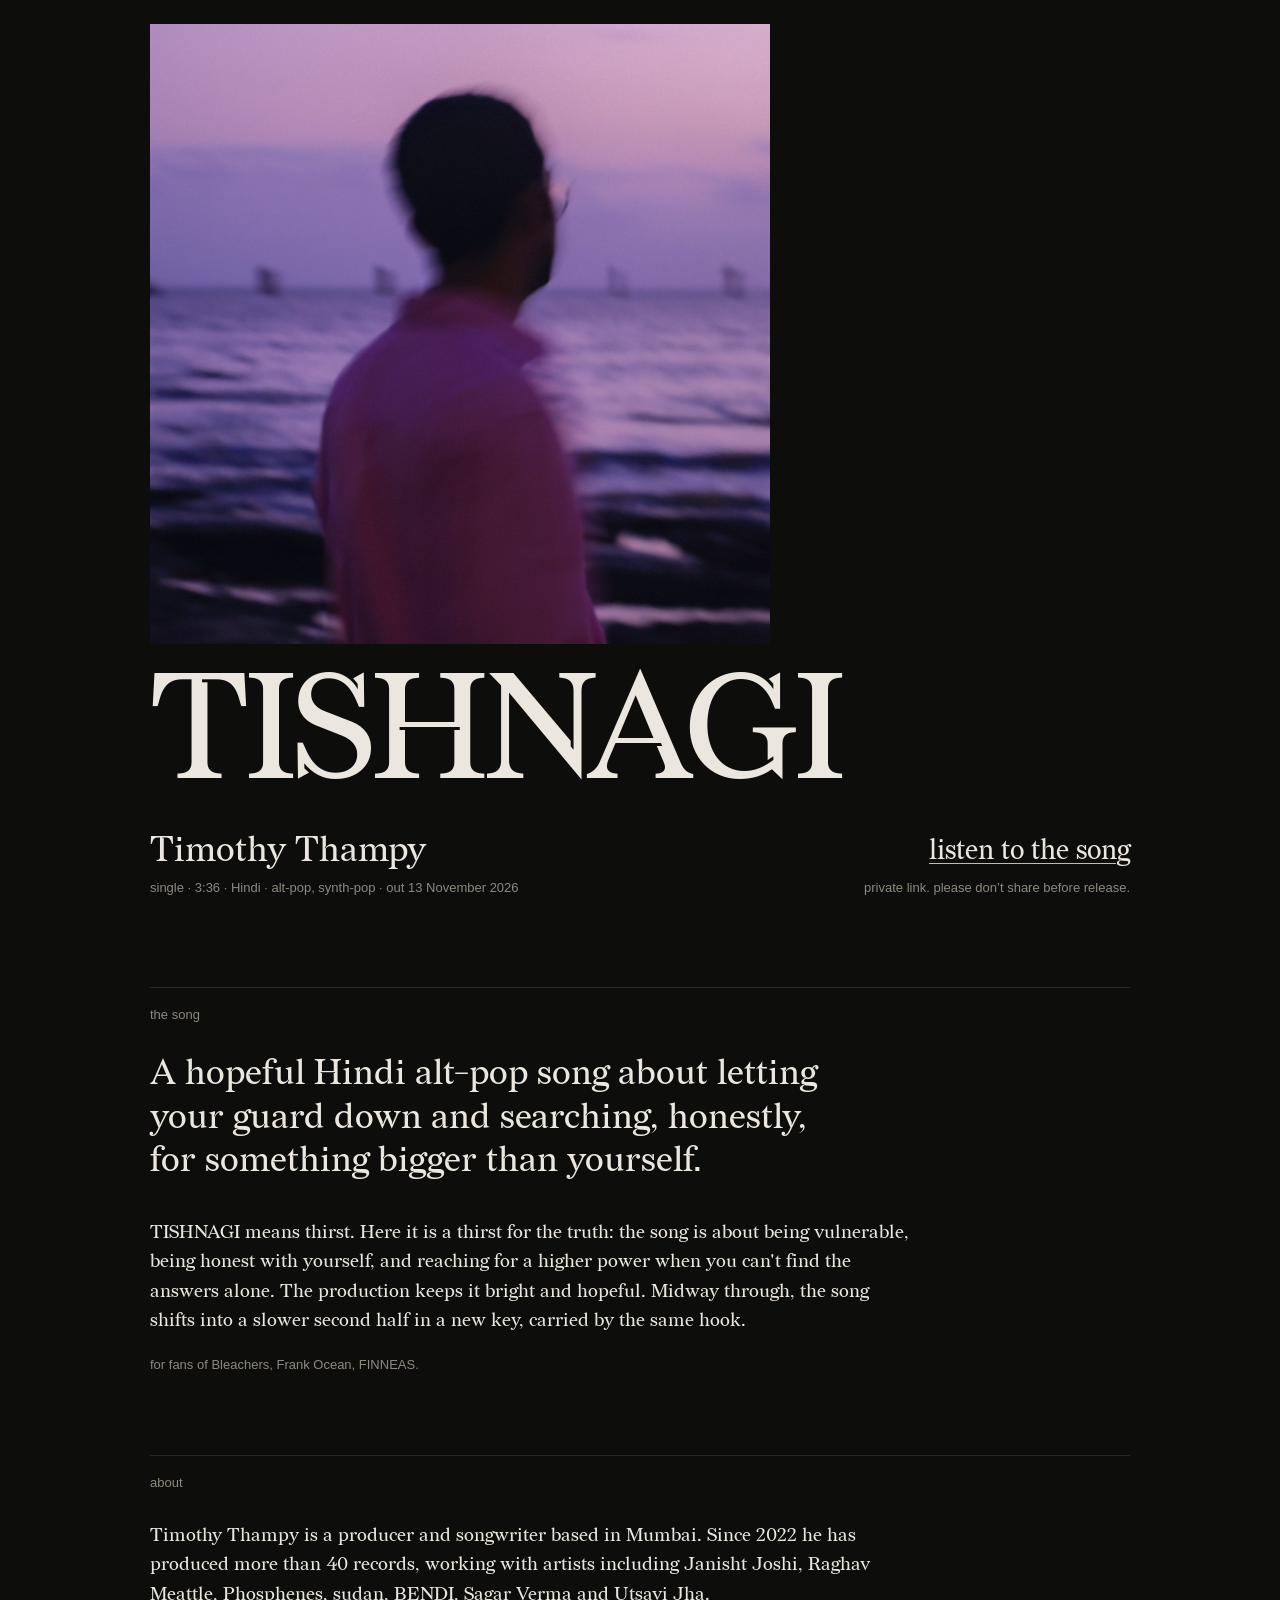
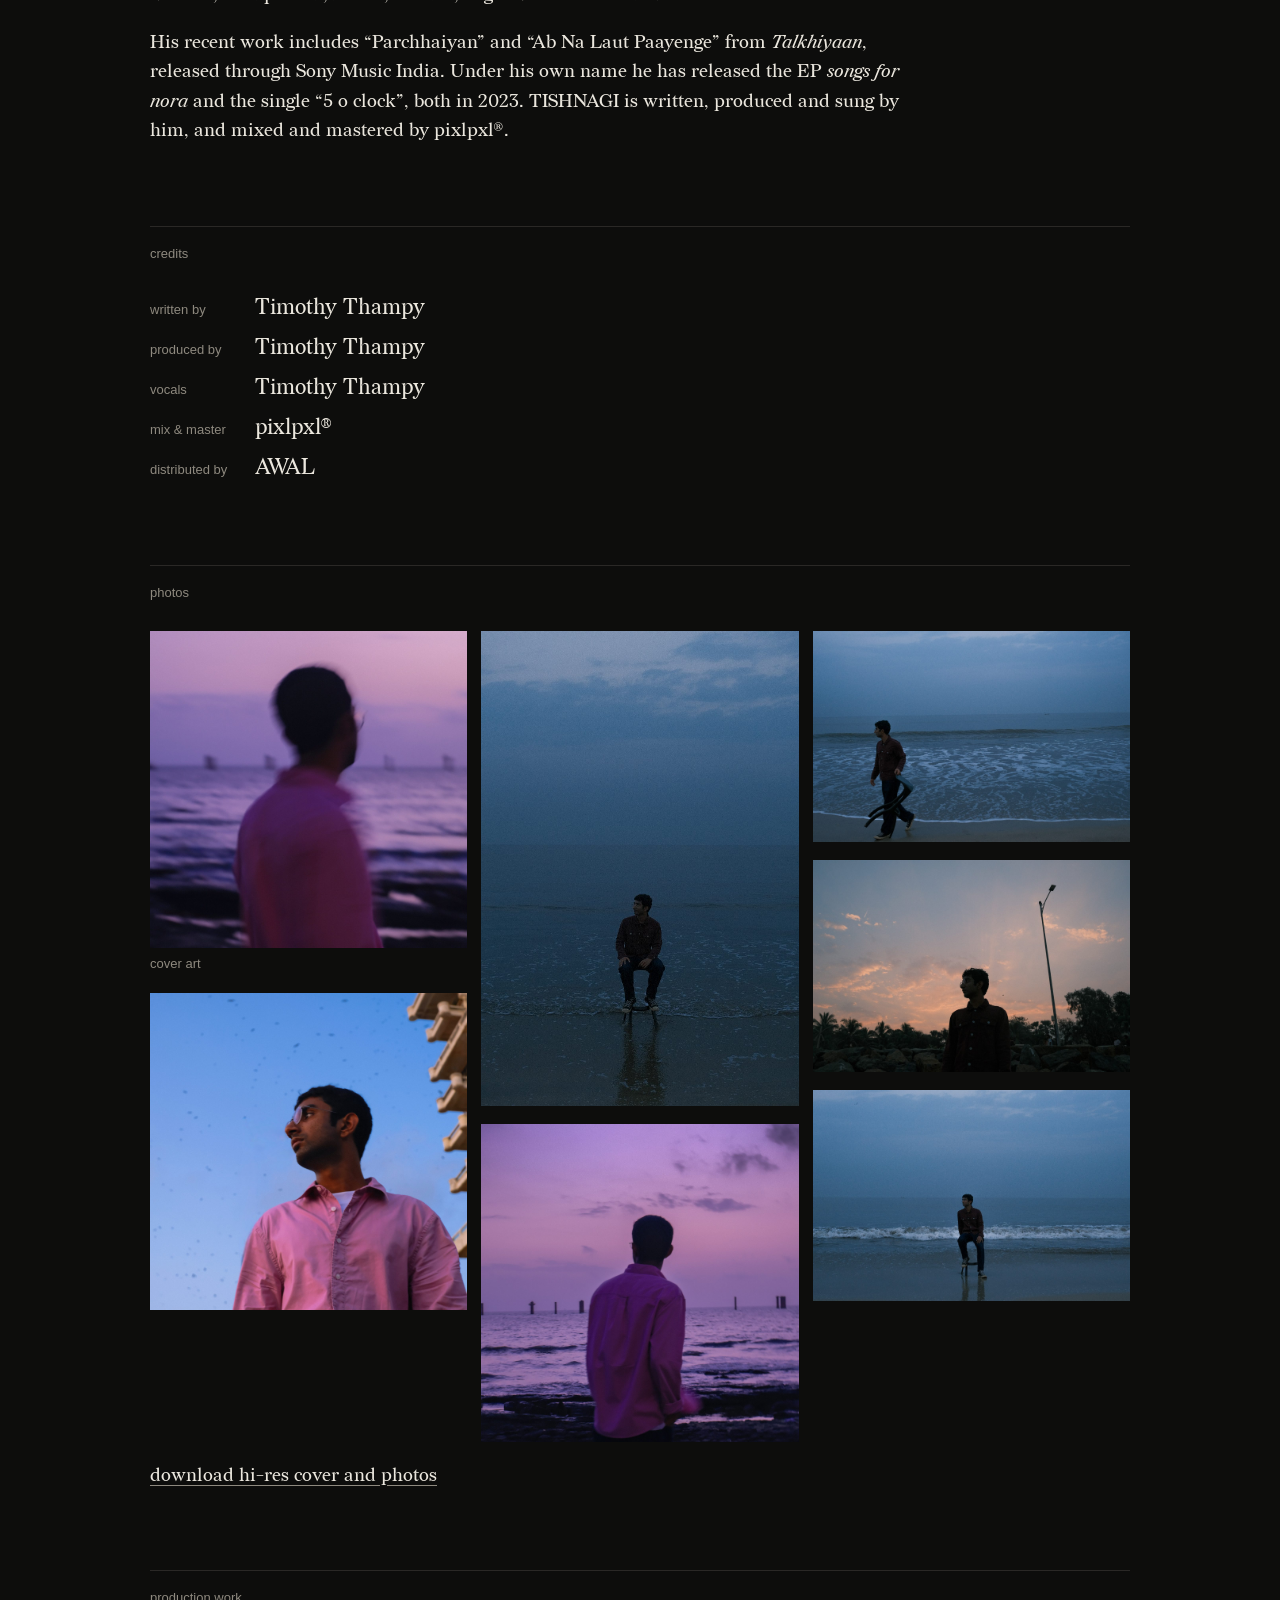
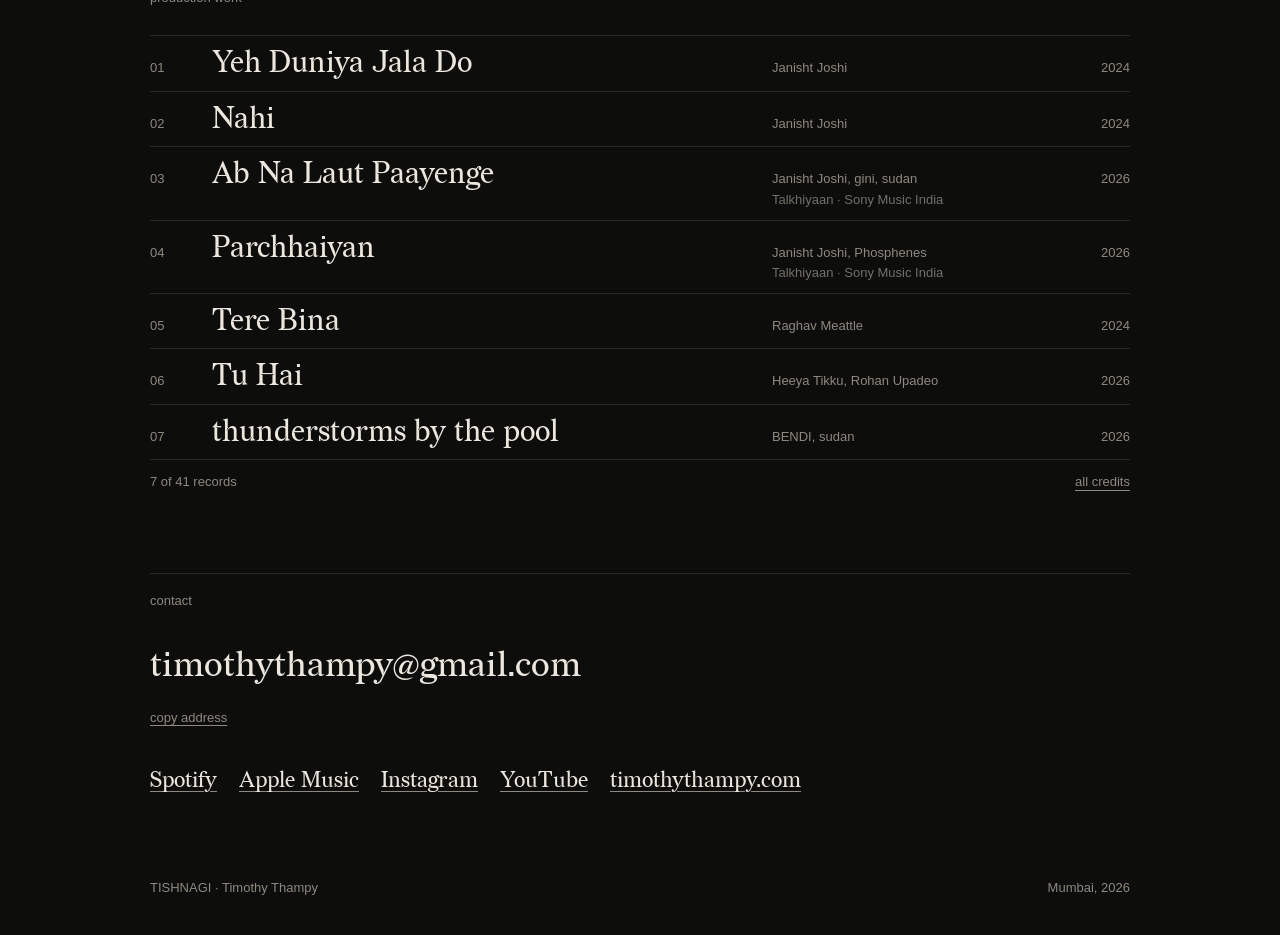
==== tishnagi/index.html @ 85c772d6 "Add unlisted TISHNAGI press kit at /tishnagi Press page for the new single, for journalists and play" ====
<!doctype html>
<html lang="en">
<head>
<meta charset="utf-8">
<meta name="viewport" content="width=device-width, initial-scale=1, viewport-fit=cover">
<meta name="robots" content="noindex">
<meta name="description" content="TISHNAGI, the new single from Timothy Thampy. Out 13 November 2026.">
<meta property="og:title" content="TISHNAGI · Timothy Thampy">
<meta property="og:description" content="New single, out 13 November 2026. Press kit, private stream and photos.">
<meta property="og:image" content="https://timothythampy.com/tishnagi/cover.jpg">
<meta property="og:url" content="https://timothythampy.com/tishnagi/">
<meta name="twitter:card" content="summary_large_image">
<title>TISHNAGI · Timothy Thampy</title>
<style>
@font-face { font-family: "R"; src: url(/assets/fonts/redaction-latin-400-normal.woff2) format("woff2"); font-display: swap; }
@font-face { font-family: "R"; src: url(/assets/fonts/redaction-latin-400-italic.woff2) format("woff2"); font-style: italic; font-display: swap; }

/* Layout: same world as timothythampy.com. Full-bleed cover with the title set over it,
   then a single reading column; section heads in the pixel cut of Redaction like the site's "liner notes". */
html { padding-top: env(safe-area-inset-top, 0px); padding-bottom: env(safe-area-inset-bottom, 0px); }
body { margin: 0; }
img { max-width: 100%; }
:root {
  --ink: #0d0d0c;
  --rule: #2a2826;
  --paper: #ebe7de;
  --dim: #8e897f;
  --dusk: #e8a3cb;
  --serif: "R", "Iowan Old Style", "Palatino Linotype", Georgia, serif;
  --sans: -apple-system, BlinkMacSystemFont, "Helvetica Neue", "Segoe UI", Arial, sans-serif;
  color-scheme: dark;
}
* { box-sizing: border-box; }
body { background: var(--ink); color: var(--paper); font-family: var(--serif); font-size: 19px; line-height: 1.55; -webkit-font-smoothing: antialiased; }
a { color: inherit; text-decoration-color: var(--dim); text-decoration-thickness: 1px; text-underline-offset: 4px; }
a:hover { color: var(--dusk); text-decoration-color: var(--dusk); }
a:focus-visible, button:focus-visible { outline: 1px solid var(--dusk); outline-offset: 4px; }
.mono { font-family: var(--sans); font-size: 13px; line-height: 1.6; color: var(--dim); }
.gut { padding-left: max(20px, env(safe-area-inset-left, 0px)); padding-right: max(20px, env(safe-area-inset-right, 0px)); }

/* hero: the cover as it is, square, with the title under it */
.hero { padding-block: 24px 0; }
.hero .cover { display: block; width: 100%; max-width: 620px; aspect-ratio: 1 / 1; height: auto; object-fit: cover; }
.hero h1 { margin: 22px 0 0; font-weight: 400; font-size: clamp(52px, 14vw, 150px); line-height: .9; letter-spacing: -.02em; }

.wrap { max-width: 980px; margin: 0 auto; }
.intro { display: grid; grid-template-columns: minmax(0, 1fr) auto; gap: 24px 40px; align-items: end; padding-block: 28px 8px; }
.byline { font-size: clamp(26px, 3.4vw, 36px); line-height: 1.1; margin: 0 0 8px; }
.spec { margin: 0; }
.listen { font-size: clamp(22px, 2.6vw, 28px); text-decoration-color: var(--dusk); white-space: nowrap; }
.listen-wrap { text-align: right; }
.listen-wrap .mono { margin: 6px 0 0; }

section { margin-top: 80px; padding-top: 18px; border-top: 1px solid var(--rule); }
h2 { font-family: var(--sans); font-weight: 500; font-size: 13px; line-height: 1.4; margin: 0 0 28px; color: var(--dim); }
.col { max-width: 40em; }
.col p { margin: 0 0 1em; }
.lede { font-size: clamp(26px, 3.3vw, 36px); line-height: 1.2; margin: 0 0 24px; text-wrap: balance; }

/* records list, as on the site */
.records { list-style: none; margin: 0; padding: 0; border-top: 1px solid var(--rule); }
.records li { border-bottom: 1px solid var(--rule); }
.records a { display: grid; grid-template-columns: 2.4em minmax(0, 1fr) minmax(0, 15em) 3em; gap: 4px 16px; align-items: baseline; padding: 10px 0; text-decoration: none; }
.records .n, .records .who, .records .yr { font-family: var(--sans); font-size: 13px; color: var(--dim); font-variant-numeric: tabular-nums; }
.records .yr { text-align: right; font-variant-numeric: tabular-nums; }
.records .t { font-size: clamp(22px, 2.7vw, 30px); line-height: 1.15; }
.records .who em { font-style: normal; display: block; color: var(--dim); opacity: .8; }
.records a:hover .t { color: var(--dusk); }
.more { display: flex; justify-content: space-between; gap: 16px; padding-top: 12px; }


dl.credits { margin: 0; display: grid; grid-template-columns: max-content minmax(0, 1fr); gap: 6px 28px; align-items: baseline; }
dl.credits dt { font-family: var(--sans); font-size: 13px; color: var(--dim); }
dl.credits dd { margin: 0; font-size: 22px; }

.sheet { columns: 3 220px; column-gap: 14px; }
.sheet figure { margin: 0 0 18px; break-inside: avoid; }
.sheet img { width: 100%; max-width: 100%; height: auto; display: block; }
.sheet figcaption { margin-top: 6px; }

.links { display: flex; flex-wrap: wrap; gap: 6px 22px; margin: 0; padding: 0; list-style: none; font-size: 22px; }
.email { font-size: clamp(24px, 3.4vw, 36px); user-select: all; overflow-wrap: anywhere; margin: 0 0 8px; }
.copy { font-family: var(--sans); font-size: 13px; color: var(--dim); background: none; border: 0; padding: 0; cursor: pointer; text-decoration: underline; text-underline-offset: 3px; }
.copy:hover { color: var(--dusk); }
footer { padding-block: 80px 36px; display: flex; justify-content: space-between; gap: 16px; flex-wrap: wrap; }

@media (max-width: 720px) {
  .intro { grid-template-columns: minmax(0, 1fr); }
  .listen-wrap { text-align: left; }
  .records a { grid-template-columns: 2em minmax(0, 1fr) 3em; }
  .records .who { grid-column: 2 / 4; grid-row: 2; }
  section { margin-top: 56px; }
}
</style>
</head>
<body>


<header class="hero gut">
  <div class="wrap">
    <img class="cover" src="/tishnagi/cover.jpg" width="1600" height="1600" alt="TISHNAGI cover art: a blurred figure in a pink shirt looking out at the sea at dusk.">
    <h1>TISHNAGI</h1>
  </div>
</header>

<main class="gut">
  <div class="wrap">
    <div class="intro">
      <div>
        <p class="byline">Timothy Thampy</p>
        <p class="spec mono">single · 3:36 · Hindi · alt-pop, synth-pop · out 13 November 2026</p>
      </div>
      <div class="listen-wrap">
        <a class="listen" href="https://promo.awal.com/7F44oMc7iimi5424xRBr" target="_blank" rel="noopener">listen to the song</a>
        <p class="mono">private link. please don’t share before release.</p>
      </div>
    </div>

    <section id="song">
      <h2>the song</h2>
      <div class="col">
        <p class="lede">A hopeful Hindi alt-pop song about letting your guard down and searching, honestly, for something bigger than yourself.</p>
        <p>TISHNAGI means thirst. Here it is a thirst for the truth: the song is about being vulnerable, being honest with yourself, and reaching for a higher power when you can't find the answers alone. The production keeps it bright and hopeful. Midway through, the song shifts into a slower second half in a new key, carried by the same hook.</p>
        <p class="mono">for fans of Bleachers, Frank Ocean, FINNEAS.</p>
      </div>
    </section>

    <section id="artist">
      <h2>about</h2>
      <div class="col">
        <p>Timothy Thampy is a producer and songwriter based in Mumbai. Since 2022 he has produced more than 40 records, working with artists including Janisht Joshi, Raghav Meattle, Phosphenes, sudan, BENDI, Sagar Verma and Utsavi Jha.</p>
        <p>His recent work includes “Parchhaiyan” and “Ab Na Laut Paayenge” from <em>Talkhiyaan</em>, released through Sony Music India. Under his own name he has released the EP <em>songs for nora</em> and the single “5 o clock”, both in 2023. TISHNAGI is written, produced and sung by him, and mixed and mastered by pixlpxl®.</p>
      </div>
    </section>

    <section id="credits">
      <h2>credits</h2>
      <dl class="credits">
        <dt>written by</dt><dd>Timothy Thampy</dd>
        <dt>produced by</dt><dd>Timothy Thampy</dd>
        <dt>vocals</dt><dd>Timothy Thampy</dd>
        <dt>mix &amp; master</dt><dd>pixlpxl®</dd>
        <dt>distributed by</dt><dd>AWAL</dd>
      </dl>
    </section>

    <section id="photos">
      <h2>photos</h2>
      <div class="sheet">
        <figure><img src="/tishnagi/cover.jpg" alt="TISHNAGI cover art"><figcaption class="mono">cover art</figcaption></figure>
        <figure><img loading="lazy" src="/tishnagi/photo-01.jpg" alt="Timothy Thampy, portrait in daylight"></figure>
        <figure><img loading="lazy" src="/tishnagi/photo-03.jpg" alt="Timothy Thampy seated on a chair in the shallows at blue hour"></figure>
        <figure><img loading="lazy" src="/tishnagi/photo-02.jpg" alt="Timothy Thampy from behind at the shore, pink dusk"></figure>
        <figure><img loading="lazy" src="/tishnagi/photo-04.jpg" alt="Timothy Thampy carrying a chair along the waterline"></figure>
        <figure><img loading="lazy" src="/tishnagi/photo-05.jpg" alt="Timothy Thampy in profile at sunset"></figure>
        <figure><img loading="lazy" src="/tishnagi/photo-06.jpg" alt="Timothy Thampy standing by a chair in the sea, wide"></figure>
      </div>
      <p><a href="https://drive.google.com/drive/folders/1ctH3BjYp4IrgeAWF57eKfSchCIp0uSho" target="_blank" rel="noopener">download hi-res cover and photos</a></p>
    </section>

    <section id="produced">
      <h2>production work</h2>
      <ol class="records">
        <li><a href="https://open.spotify.com/track/15Z1xuTPQjErBcsaFpunGg" target="_blank" rel="noopener"><span class="n">01</span><span class="t">Yeh Duniya Jala Do</span><span class="who">Janisht Joshi</span><span class="yr">2024</span></a></li>
        <li><a href="https://open.spotify.com/track/0blM9YkjL82jrhF8sd9pup" target="_blank" rel="noopener"><span class="n">02</span><span class="t">Nahi</span><span class="who">Janisht Joshi</span><span class="yr">2024</span></a></li>
        <li><a href="https://open.spotify.com/track/5nBvkAMnwgWb2yUTNFkQfI" target="_blank" rel="noopener"><span class="n">03</span><span class="t">Ab Na Laut Paayenge</span><span class="who">Janisht Joshi, gini, sudan<em>Talkhiyaan · Sony Music India</em></span><span class="yr">2026</span></a></li>
        <li><a href="https://open.spotify.com/track/2PvoucU5Pm9SeLN9neuJpX" target="_blank" rel="noopener"><span class="n">04</span><span class="t">Parchhaiyan</span><span class="who">Janisht Joshi, Phosphenes<em>Talkhiyaan · Sony Music India</em></span><span class="yr">2026</span></a></li>
        <li><a href="https://open.spotify.com/track/4kJ6jb1QL8vQbkwhNZFsLQ" target="_blank" rel="noopener"><span class="n">05</span><span class="t">Tere Bina</span><span class="who">Raghav Meattle</span><span class="yr">2024</span></a></li>
        <li><a href="https://open.spotify.com/track/0FXMgqU9FgWTPO7HikTmPB" target="_blank" rel="noopener"><span class="n">06</span><span class="t">Tu Hai</span><span class="who">Heeya Tikku, Rohan Upadeo</span><span class="yr">2026</span></a></li>
        <li><a href="https://open.spotify.com/track/7JhBRChdbGS6sJVpNpRYFQ" target="_blank" rel="noopener"><span class="n">07</span><span class="t">thunderstorms by the pool</span><span class="who">BENDI, sudan</span><span class="yr">2026</span></a></li>
      </ol>
      <div class="more mono"><span>7 of 41 records</span><a href="https://timothythampy.com/credits.html" target="_blank" rel="noopener">all credits</a></div>
    </section>

    <section id="contact">
      <h2>contact</h2>
      <p class="email" id="email">timothythampy@gmail.com</p>
      <button class="copy" id="copy-email" type="button">copy address</button>
      <ul class="links" style="margin-top: 32px">
        <li><a href="https://open.spotify.com/artist/516N84Zm8jTFBAIDSK3uLK" target="_blank" rel="noopener">Spotify</a></li>
        <li><a href="https://music.apple.com/us/artist/timothy-thampy/1651133962" target="_blank" rel="noopener">Apple Music</a></li>
        <li><a href="https://www.instagram.com/timothythampy/" target="_blank" rel="noopener">Instagram</a></li>
        <li><a href="https://www.youtube.com/@timothythampy" target="_blank" rel="noopener">YouTube</a></li>
        <li><a href="https://timothythampy.com" target="_blank" rel="noopener">timothythampy.com</a></li>
      </ul>
    </section>

    <footer class="mono"><span>TISHNAGI · Timothy Thampy</span><span>Mumbai, 2026</span></footer>
  </div>
</main>

<script>
(function () {
  var btn = document.getElementById('copy-email'), el = document.getElementById('email');
  function sel() { var r = document.createRange(); r.selectNodeContents(el); var s = window.getSelection(); s.removeAllRanges(); s.addRange(r); btn.textContent = 'selected'; }
  btn.addEventListener('click', function () {
    try { navigator.clipboard.writeText(el.textContent.trim()).then(function () { btn.textContent = 'copied'; setTimeout(function () { btn.textContent = 'copy address'; }, 1800); }, sel); }
    catch (e) { sel(); }
  });
})();
</script>

</body>
</html>
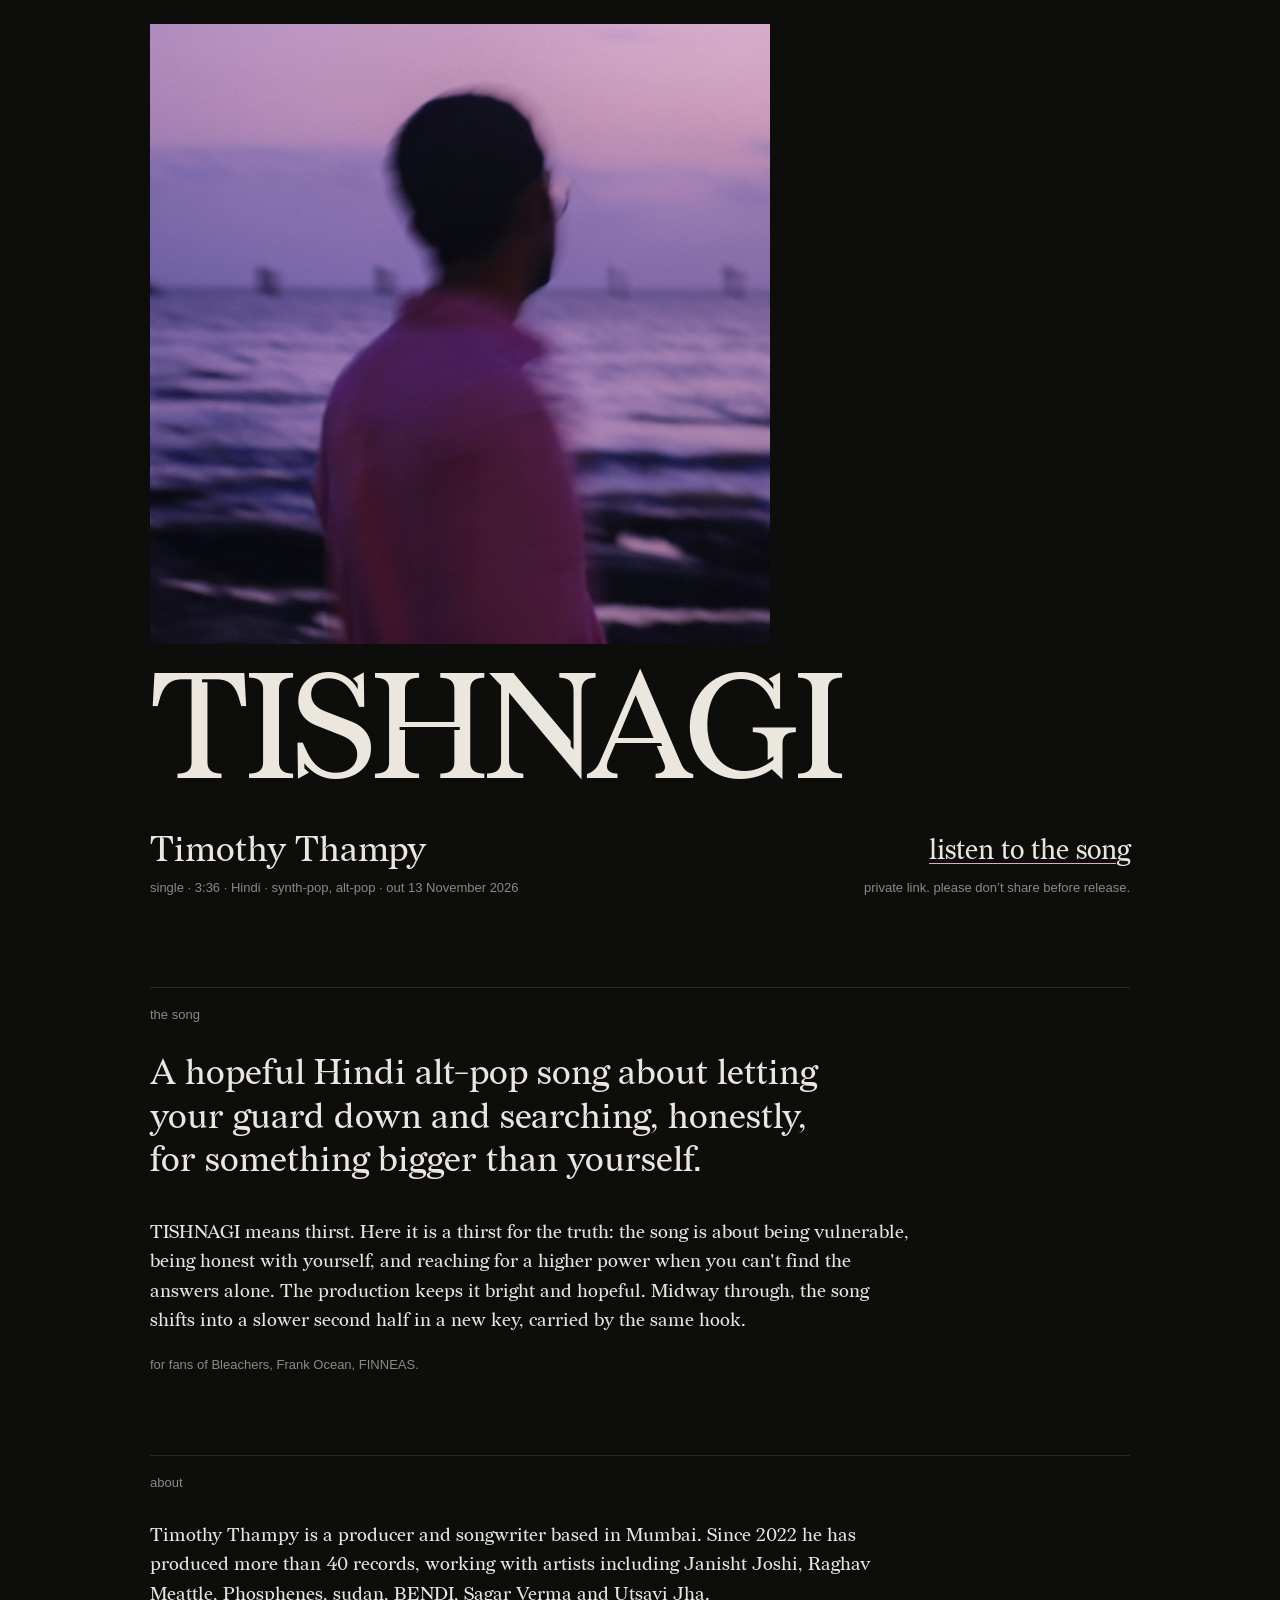
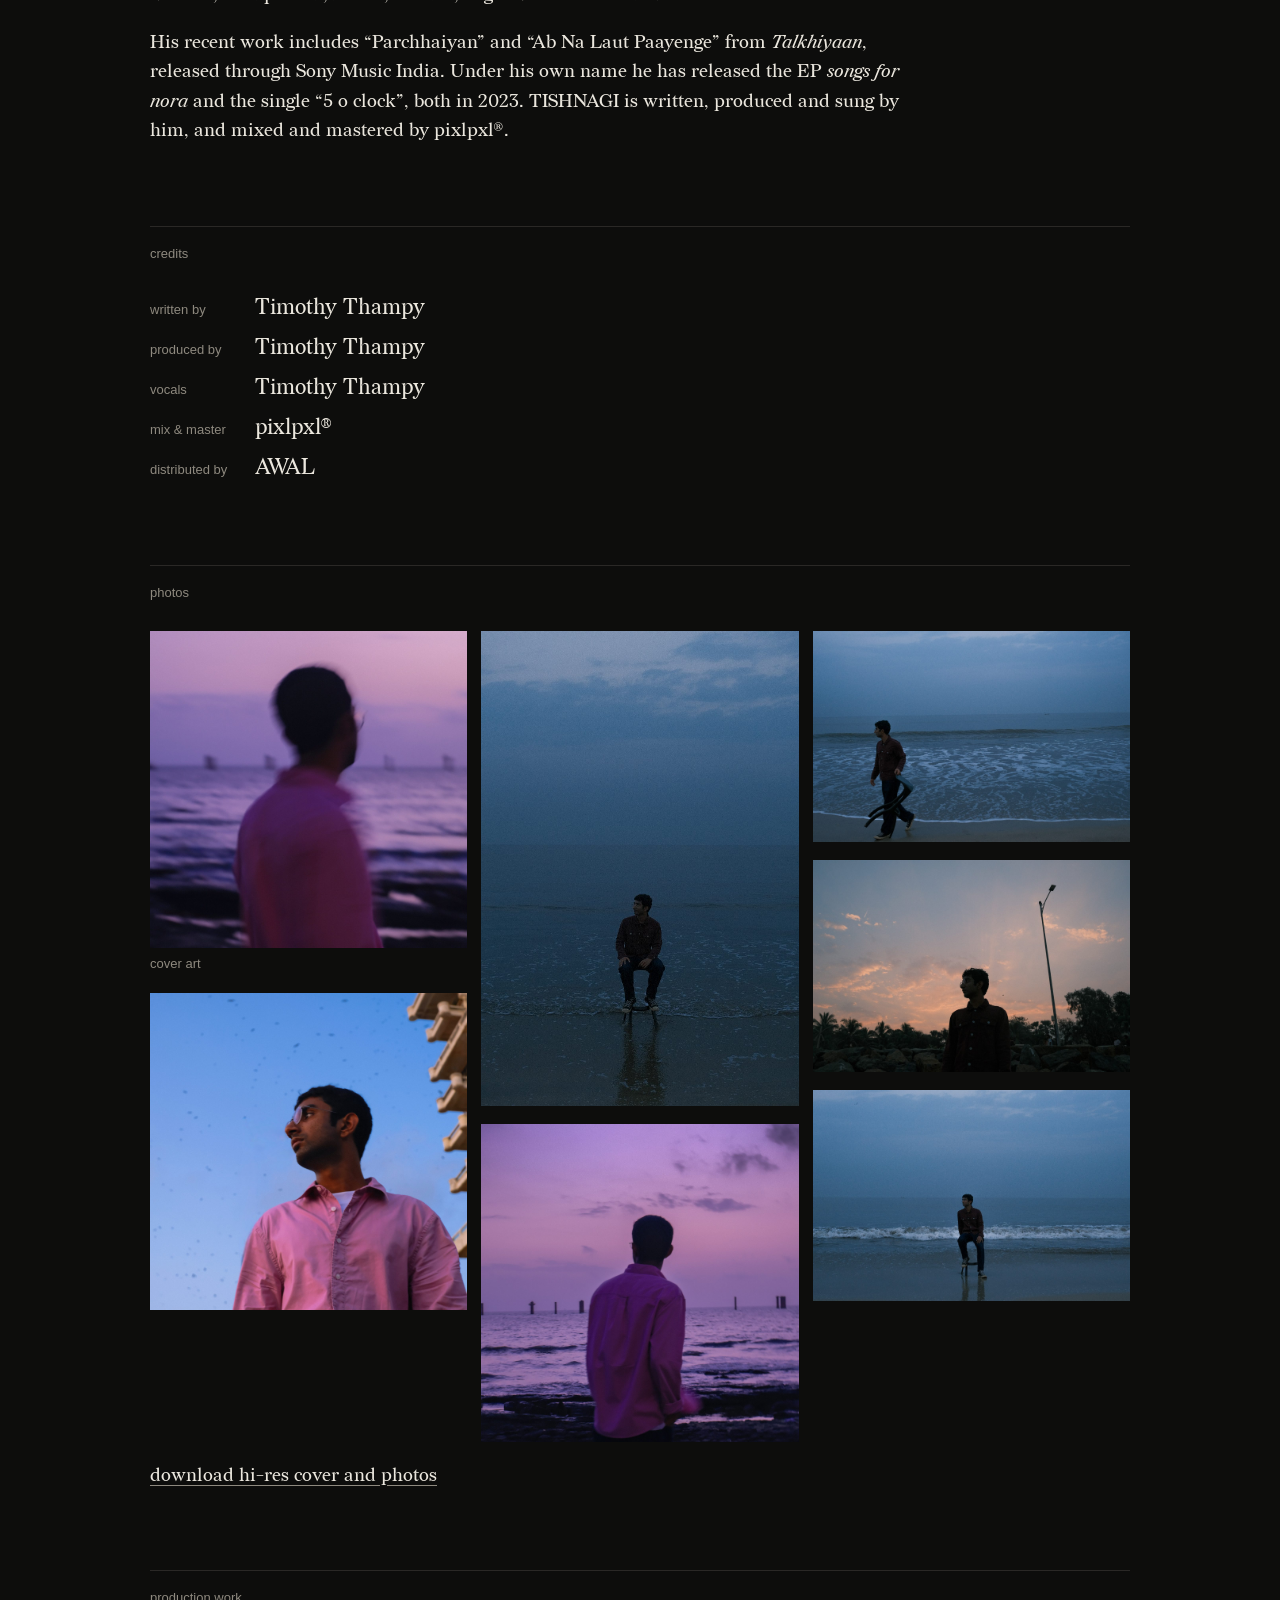
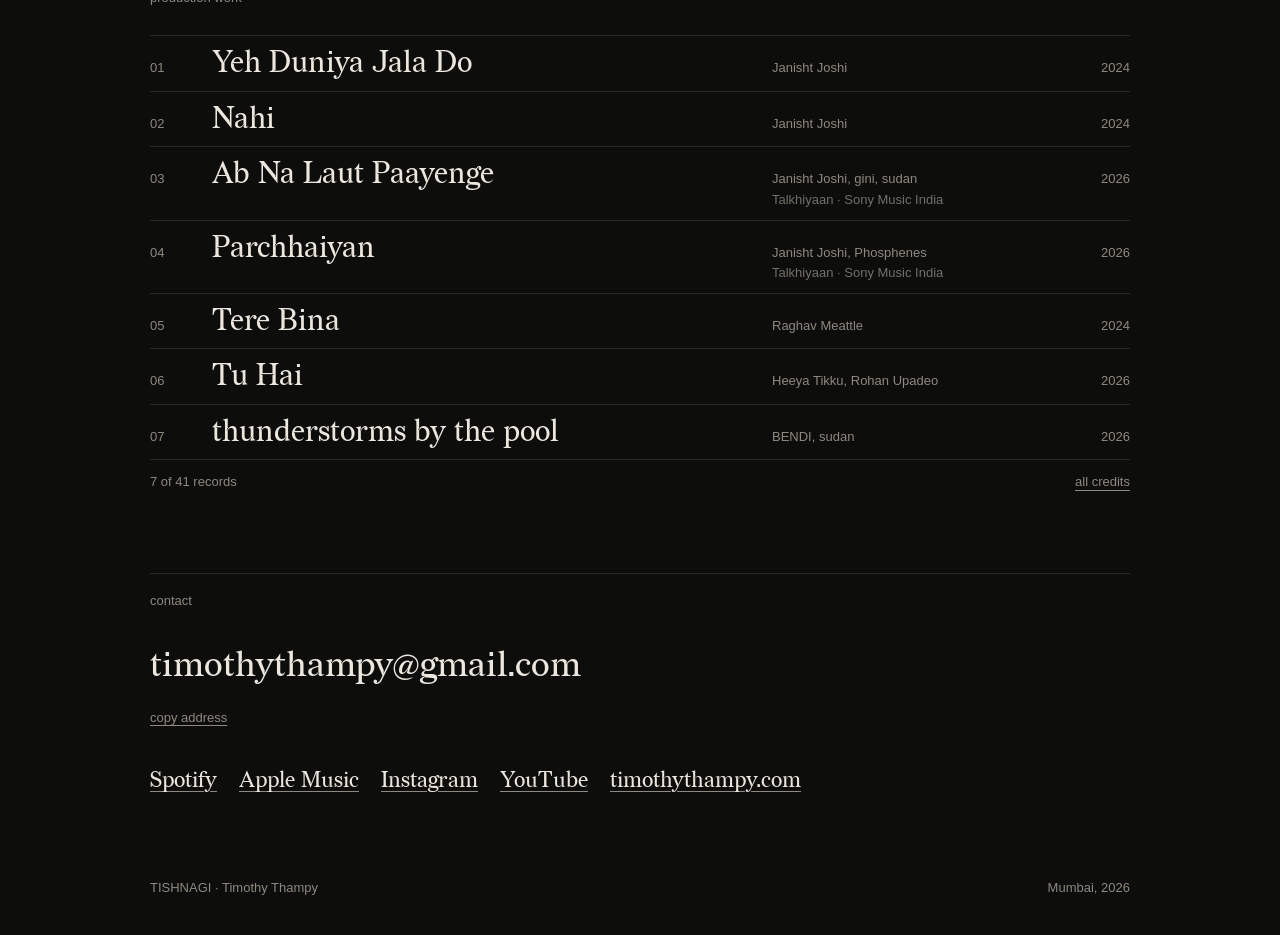
==== commit 47d5aece: "TISHNAGI press kit: list synth-pop before alt-pop Co-Authored-By: Claude Opus 5.5 <noreply@anthropic" ====
--- a/tishnagi/index.html
+++ b/tishnagi/index.html
@@ -108,7 +108,7 @@
     <div class="intro">
       <div>
         <p class="byline">Timothy Thampy</p>
-        <p class="spec mono">single · 3:36 · Hindi · alt-pop, synth-pop · out 13 November 2026</p>
+        <p class="spec mono">single · 3:36 · Hindi · synth-pop, alt-pop · out 13 November 2026</p>
       </div>
       <div class="listen-wrap">
         <a class="listen" href="https://promo.awal.com/7F44oMc7iimi5424xRBr" target="_blank" rel="noopener">listen to the song</a>
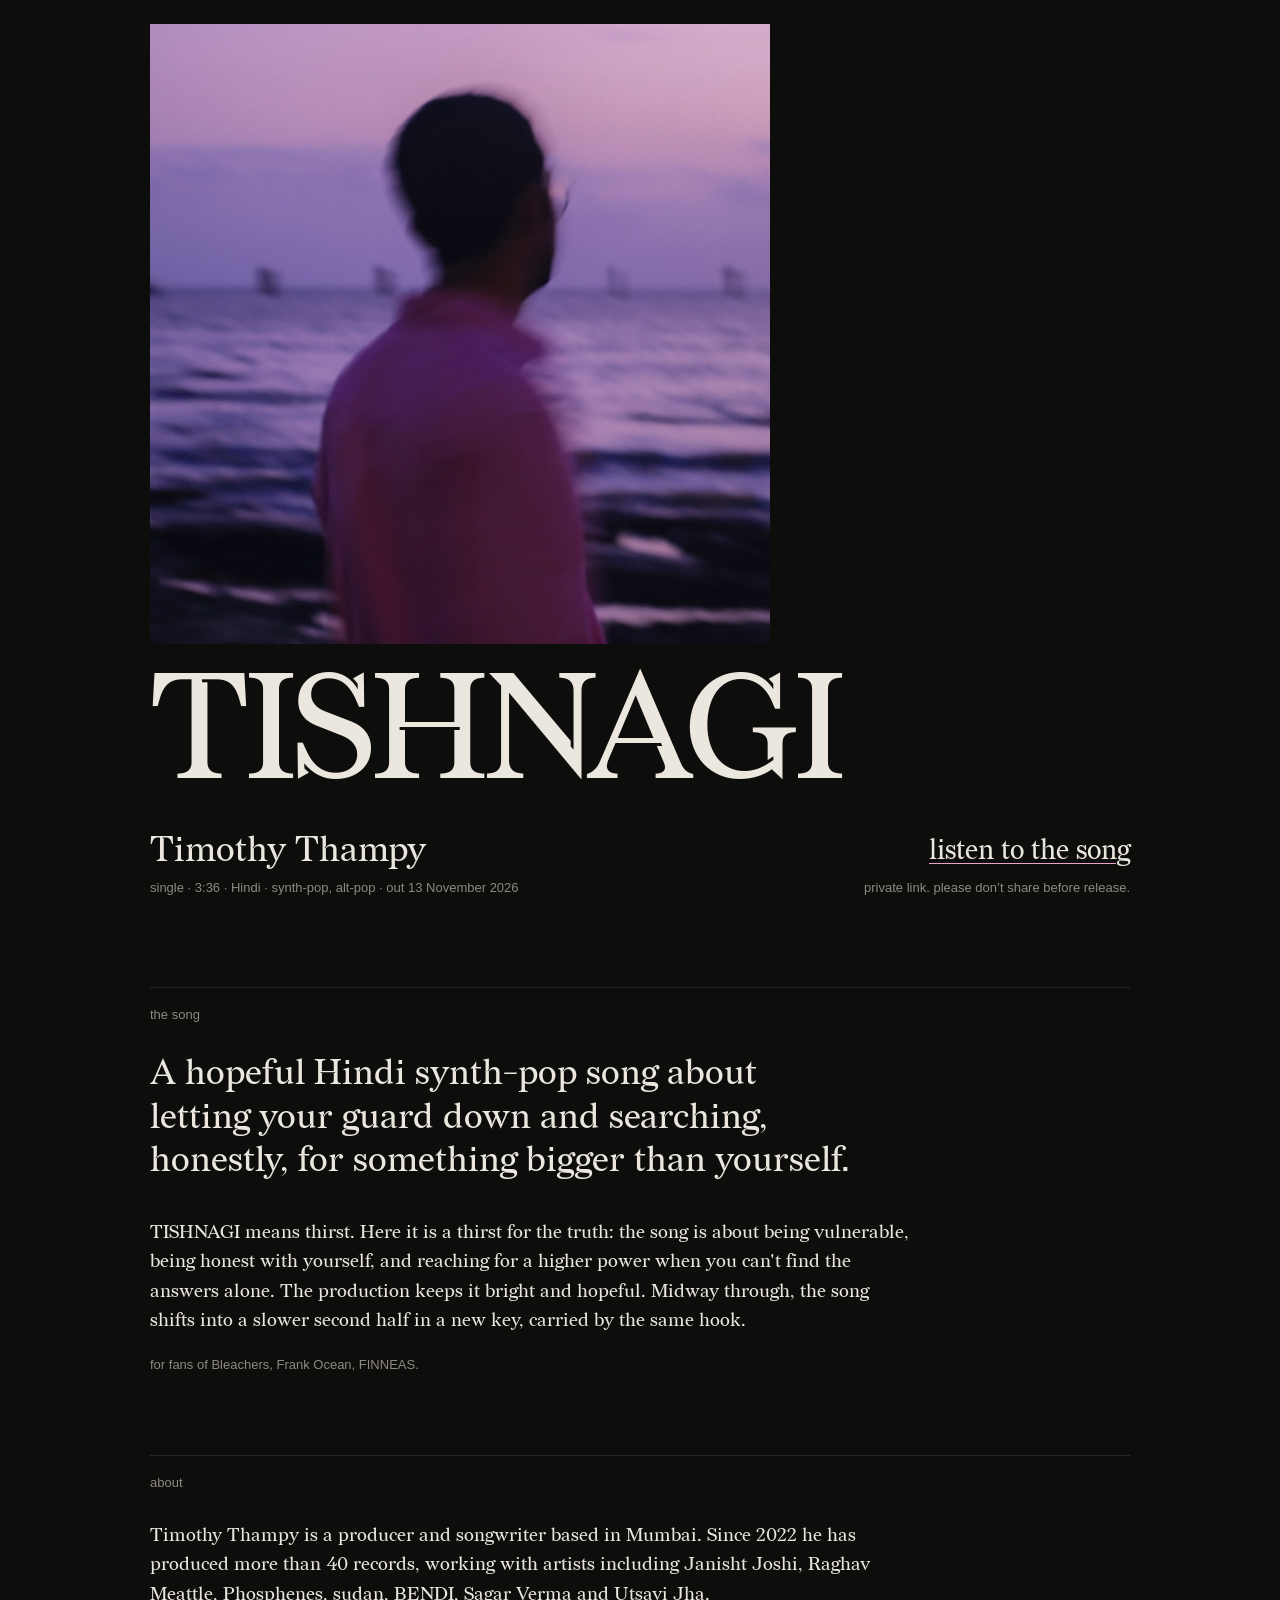
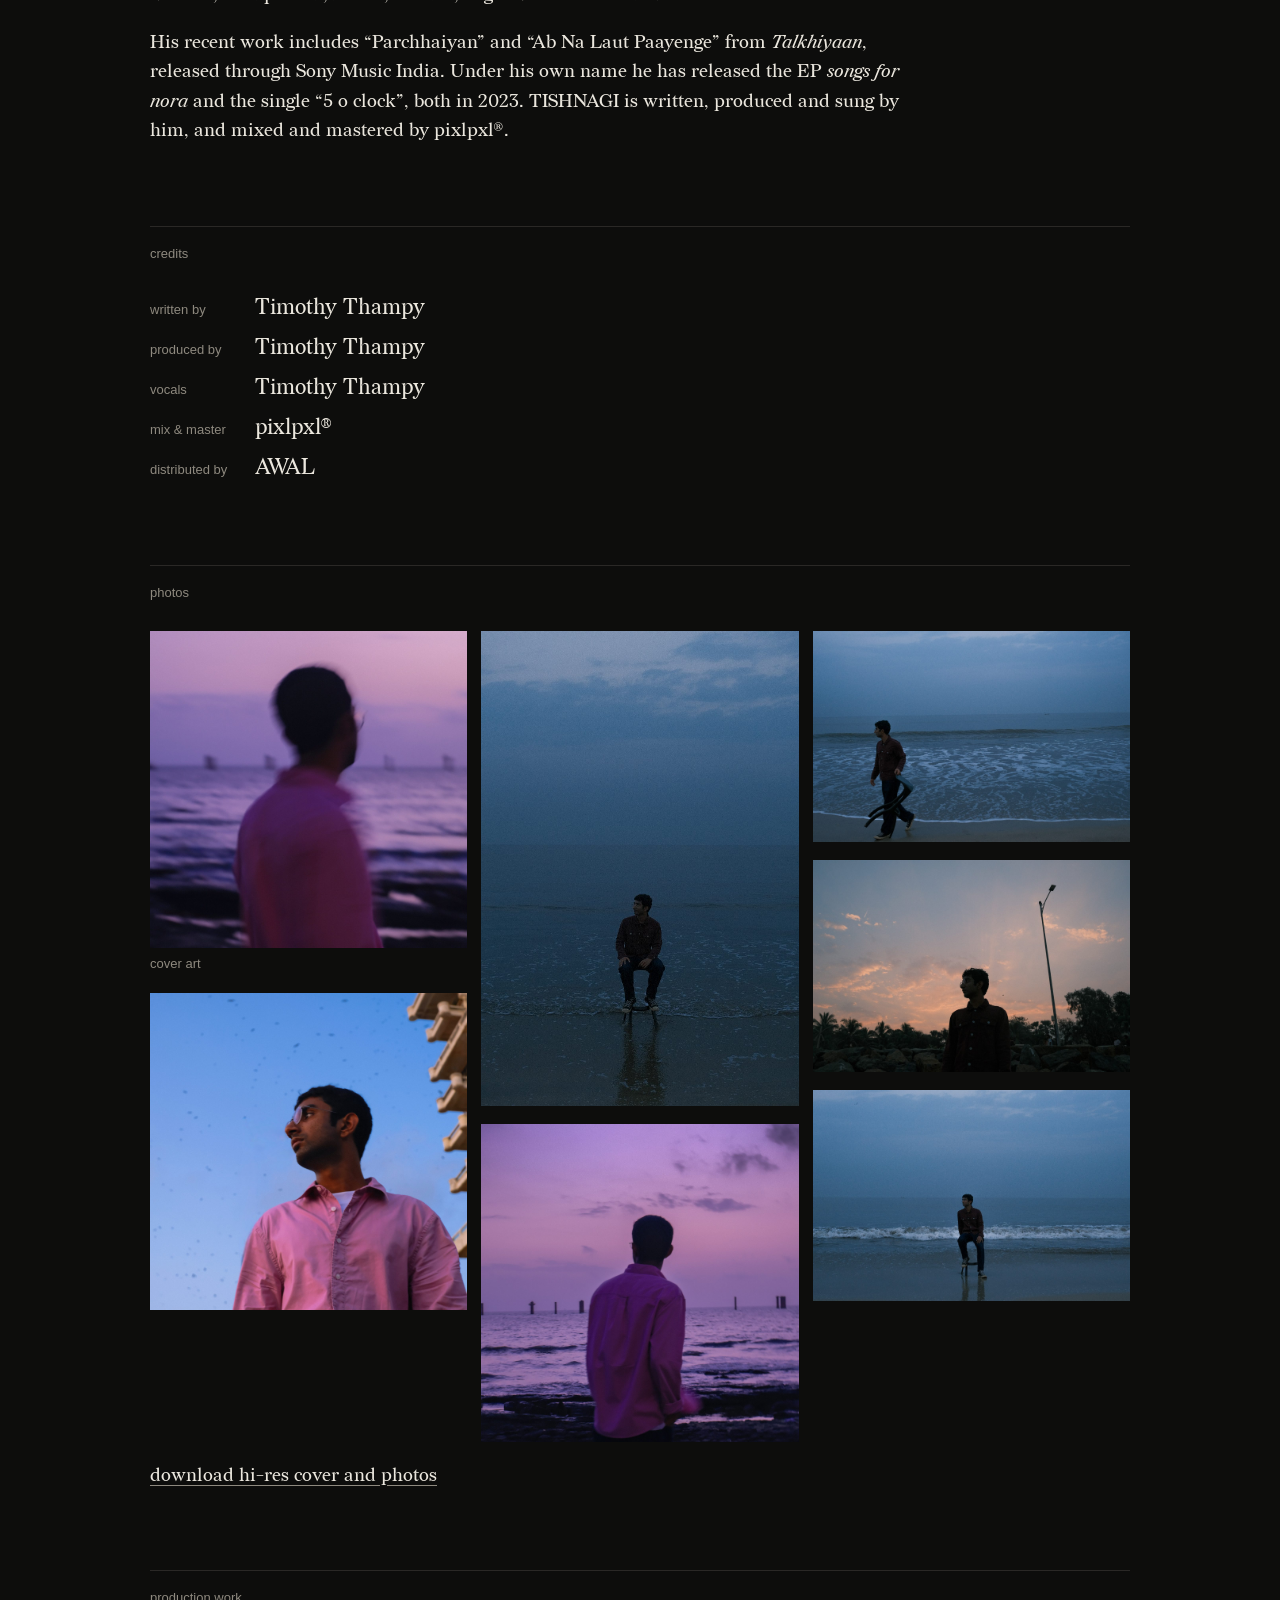
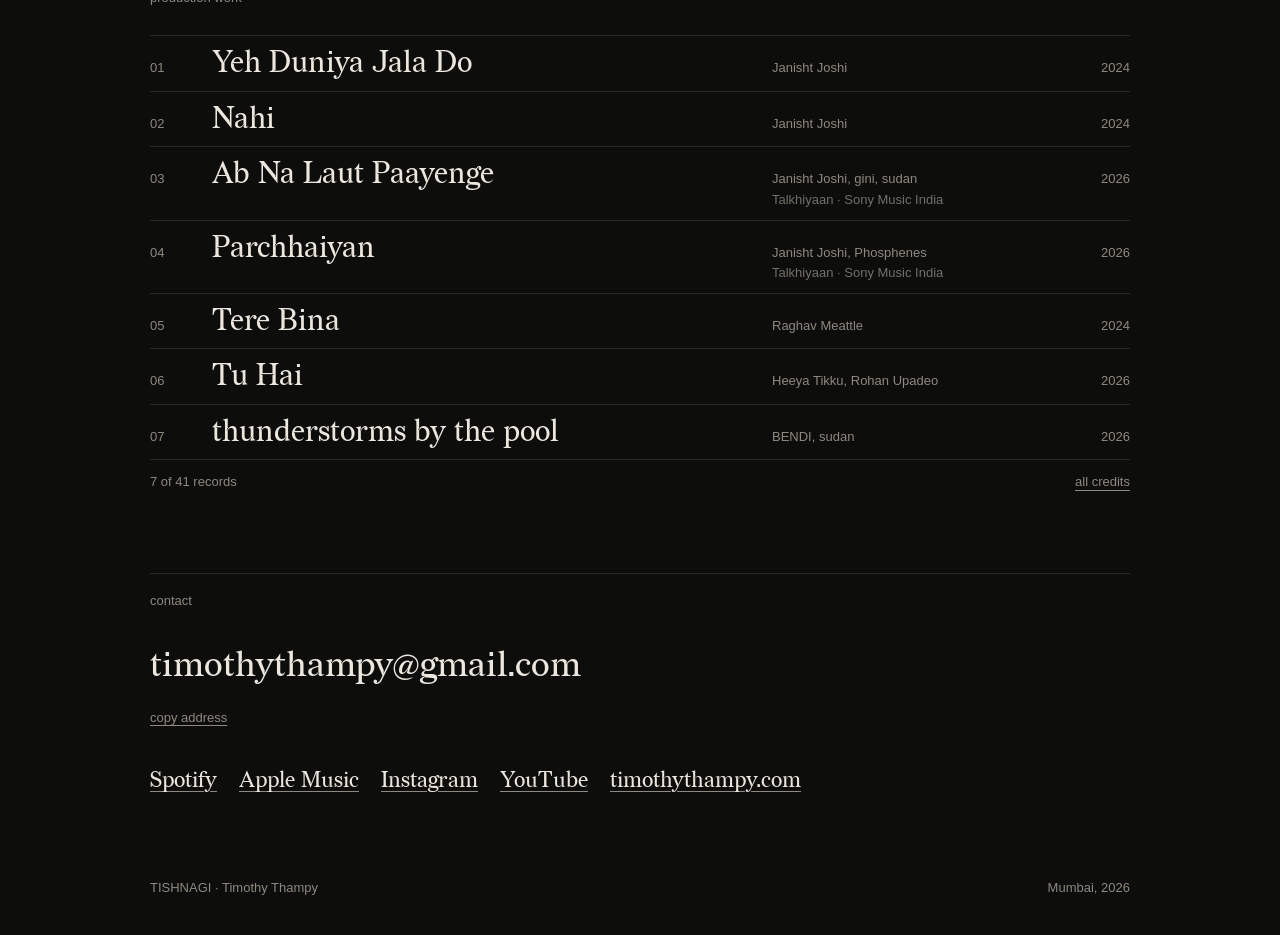
==== commit a34af178: "TISHNAGI press kit: call it a synth-pop song in the intro line Co-Authored-By: Claude Opus 5.5 <nore" ====
--- a/tishnagi/index.html
+++ b/tishnagi/index.html
@@ -119,7 +119,7 @@
     <section id="song">
       <h2>the song</h2>
       <div class="col">
-        <p class="lede">A hopeful Hindi alt-pop song about letting your guard down and searching, honestly, for something bigger than yourself.</p>
+        <p class="lede">A hopeful Hindi synth-pop song about letting your guard down and searching, honestly, for something bigger than yourself.</p>
         <p>TISHNAGI means thirst. Here it is a thirst for the truth: the song is about being vulnerable, being honest with yourself, and reaching for a higher power when you can't find the answers alone. The production keeps it bright and hopeful. Midway through, the song shifts into a slower second half in a new key, carried by the same hook.</p>
         <p class="mono">for fans of Bleachers, Frank Ocean, FINNEAS.</p>
       </div>
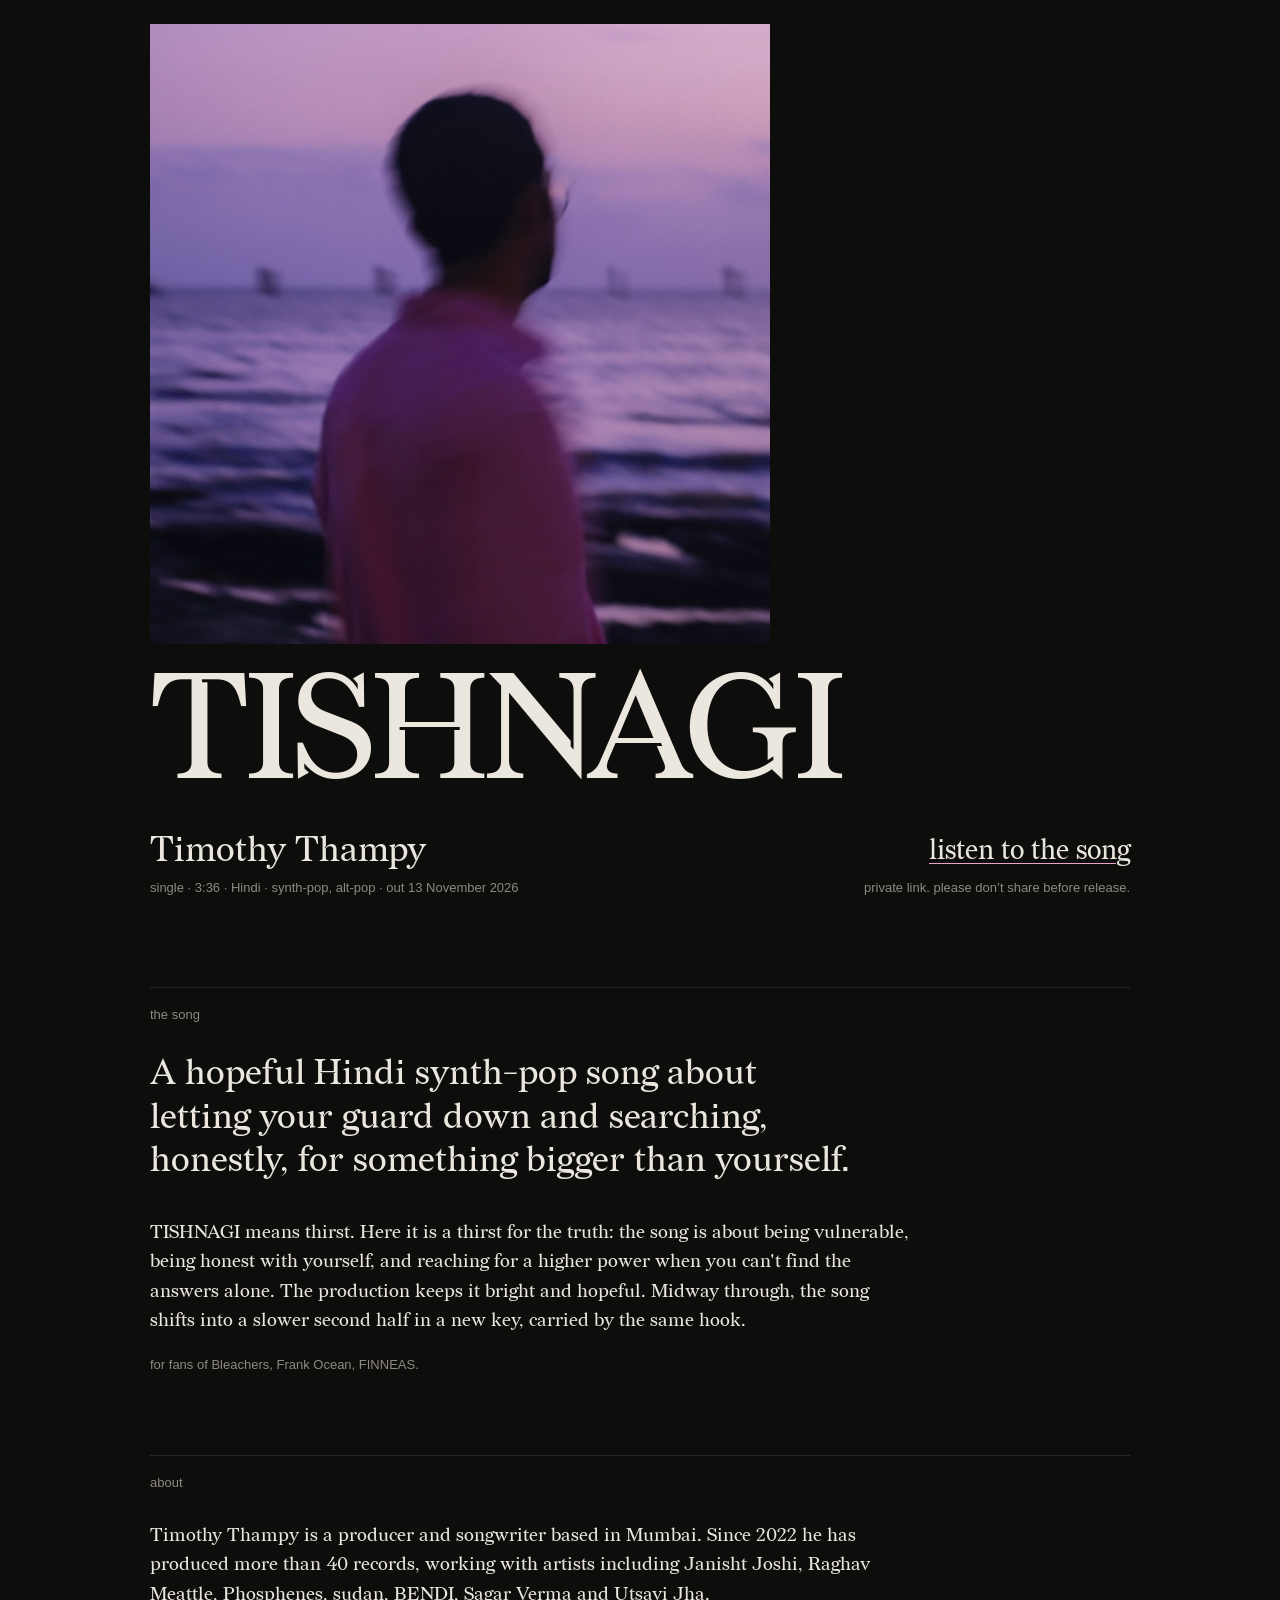
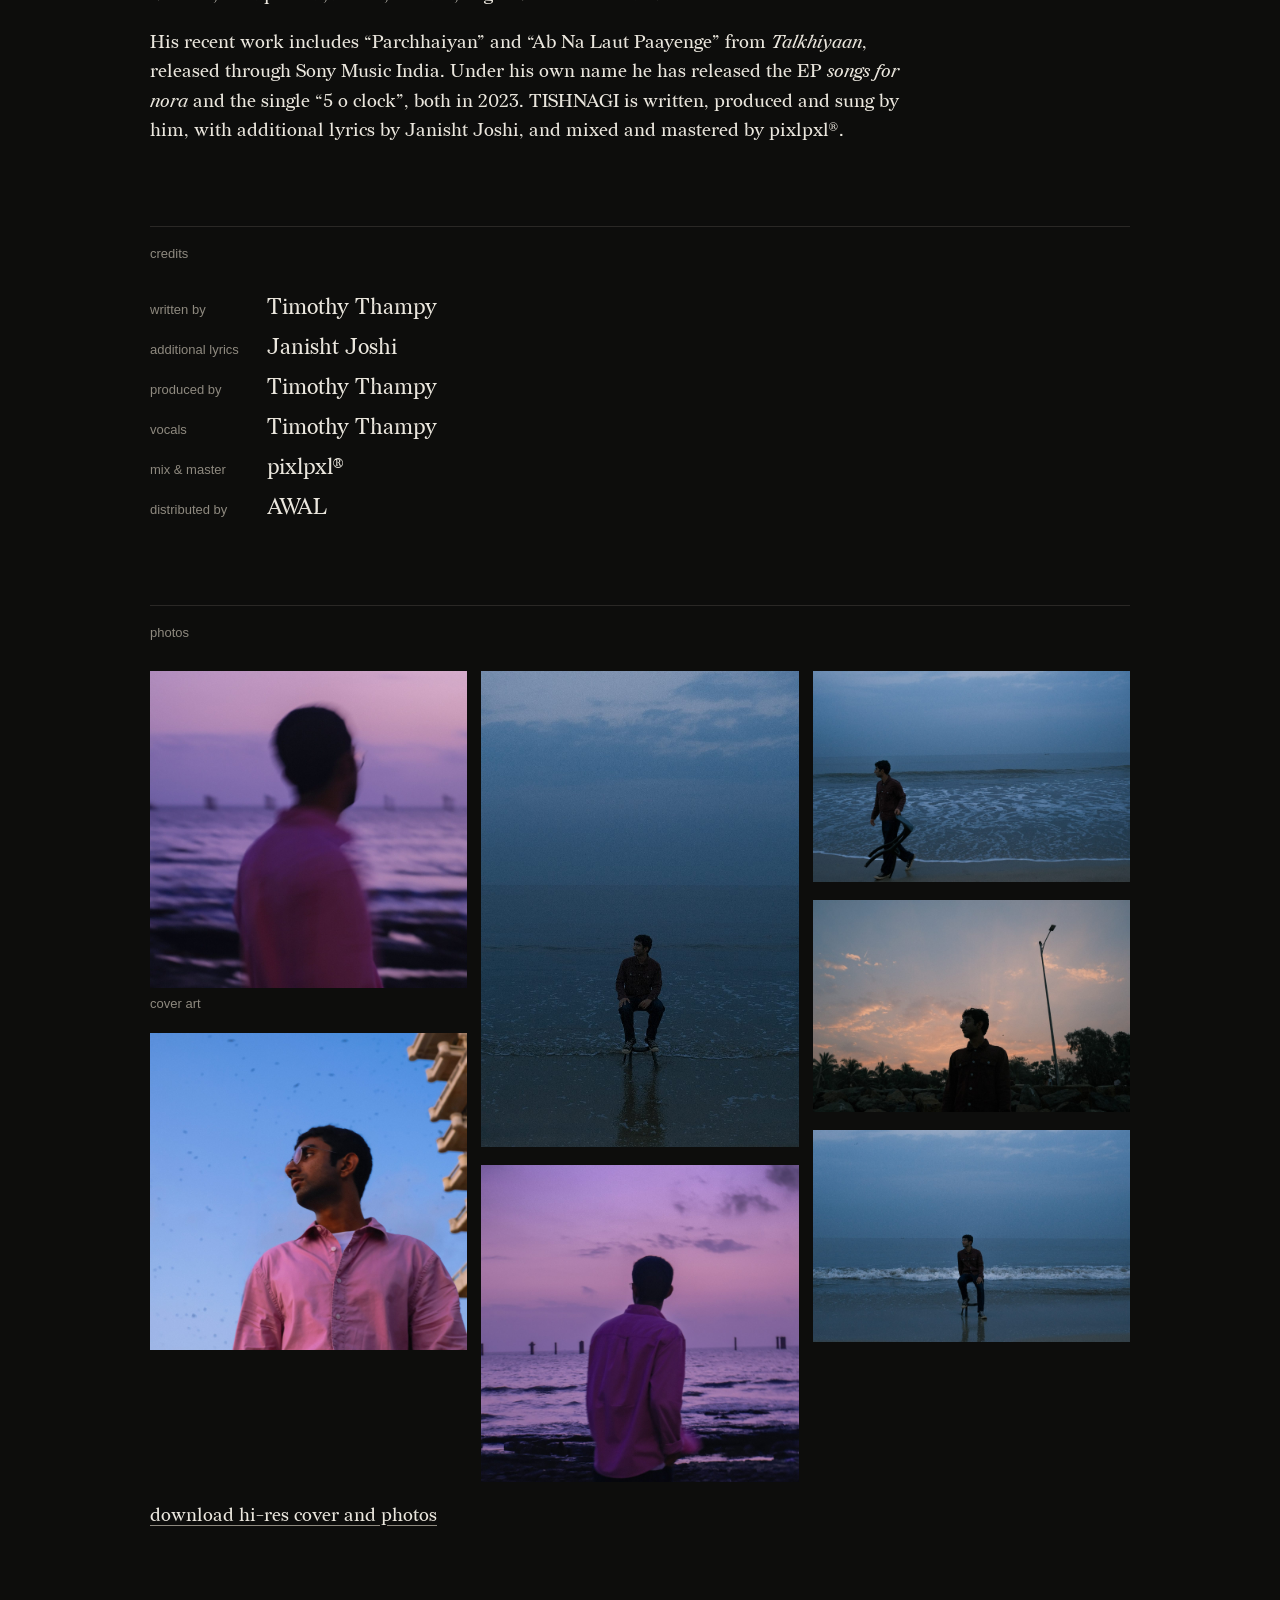
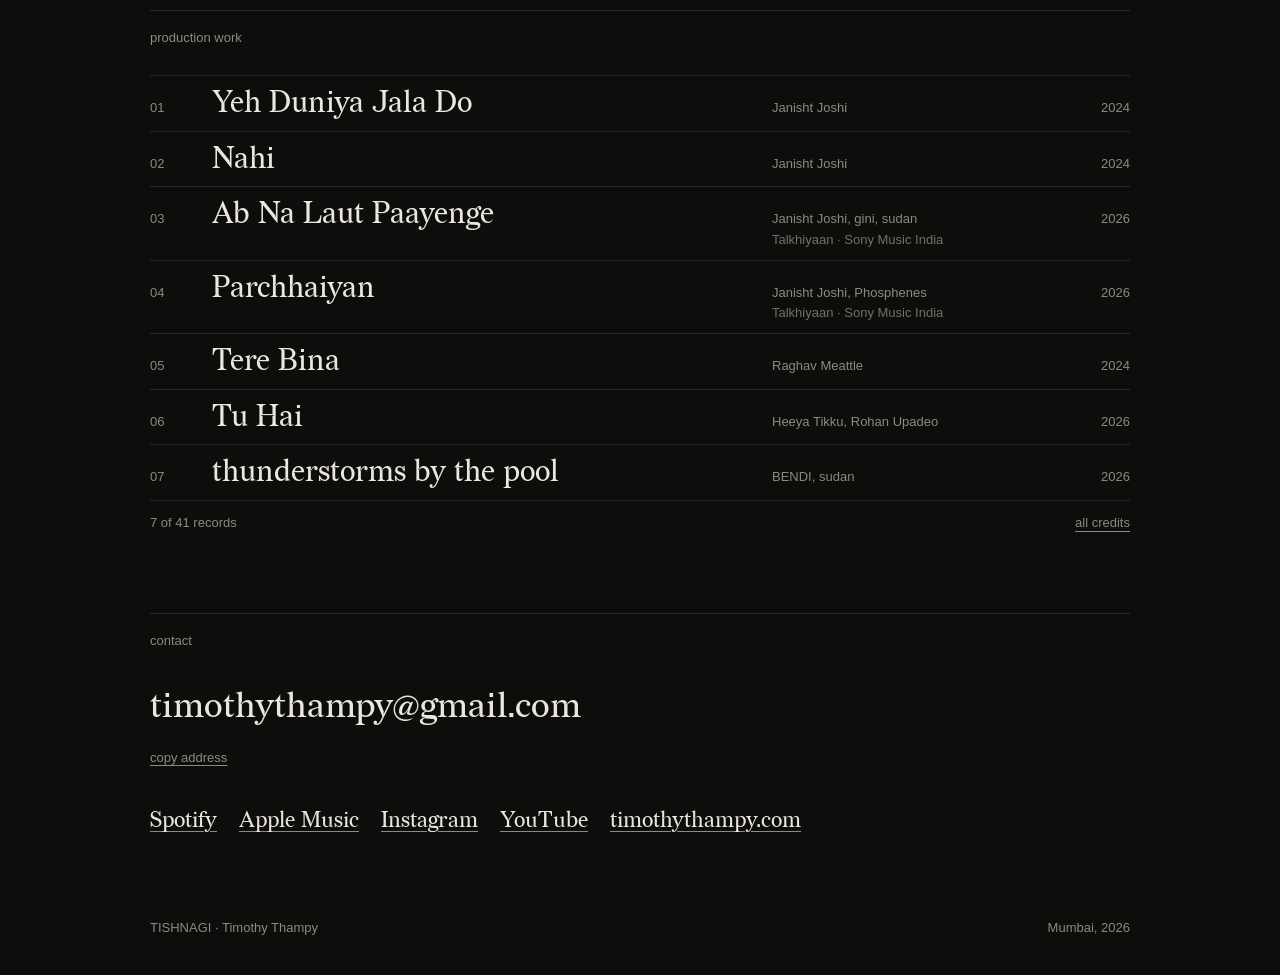
==== commit ae2a1b15: "TISHNAGI press kit: credit Janisht Joshi for additional lyrics Co-Authored-By: Claude Opus 5.5 <nore" ====
--- a/tishnagi/index.html
+++ b/tishnagi/index.html
@@ -129,7 +129,7 @@
       <h2>about</h2>
       <div class="col">
         <p>Timothy Thampy is a producer and songwriter based in Mumbai. Since 2022 he has produced more than 40 records, working with artists including Janisht Joshi, Raghav Meattle, Phosphenes, sudan, BENDI, Sagar Verma and Utsavi Jha.</p>
-        <p>His recent work includes “Parchhaiyan” and “Ab Na Laut Paayenge” from <em>Talkhiyaan</em>, released through Sony Music India. Under his own name he has released the EP <em>songs for nora</em> and the single “5 o clock”, both in 2023. TISHNAGI is written, produced and sung by him, and mixed and mastered by pixlpxl®.</p>
+        <p>His recent work includes “Parchhaiyan” and “Ab Na Laut Paayenge” from <em>Talkhiyaan</em>, released through Sony Music India. Under his own name he has released the EP <em>songs for nora</em> and the single “5 o clock”, both in 2023. TISHNAGI is written, produced and sung by him, with additional lyrics by Janisht Joshi, and mixed and mastered by pixlpxl®.</p>
       </div>
     </section>
 
@@ -137,6 +137,7 @@
       <h2>credits</h2>
       <dl class="credits">
         <dt>written by</dt><dd>Timothy Thampy</dd>
+        <dt>additional lyrics</dt><dd>Janisht Joshi</dd>
         <dt>produced by</dt><dd>Timothy Thampy</dd>
         <dt>vocals</dt><dd>Timothy Thampy</dd>
         <dt>mix &amp; master</dt><dd>pixlpxl®</dd>
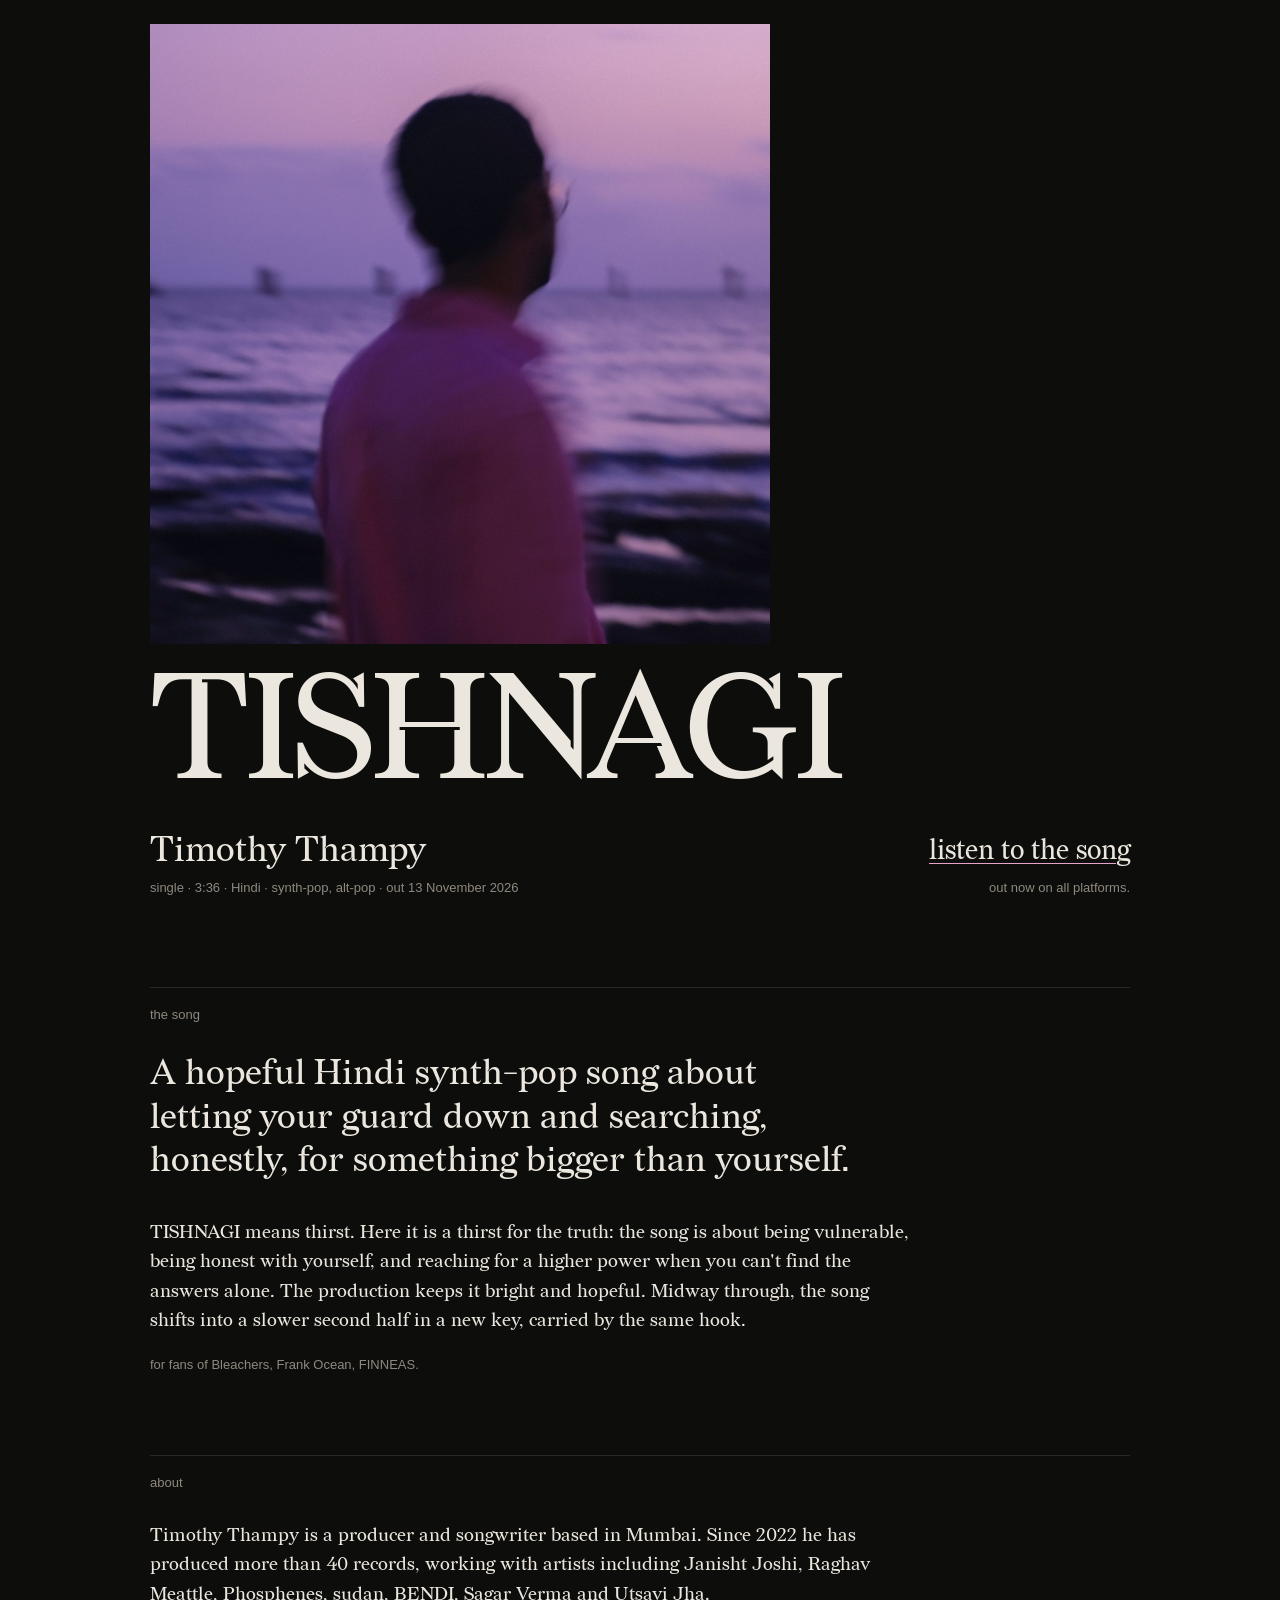
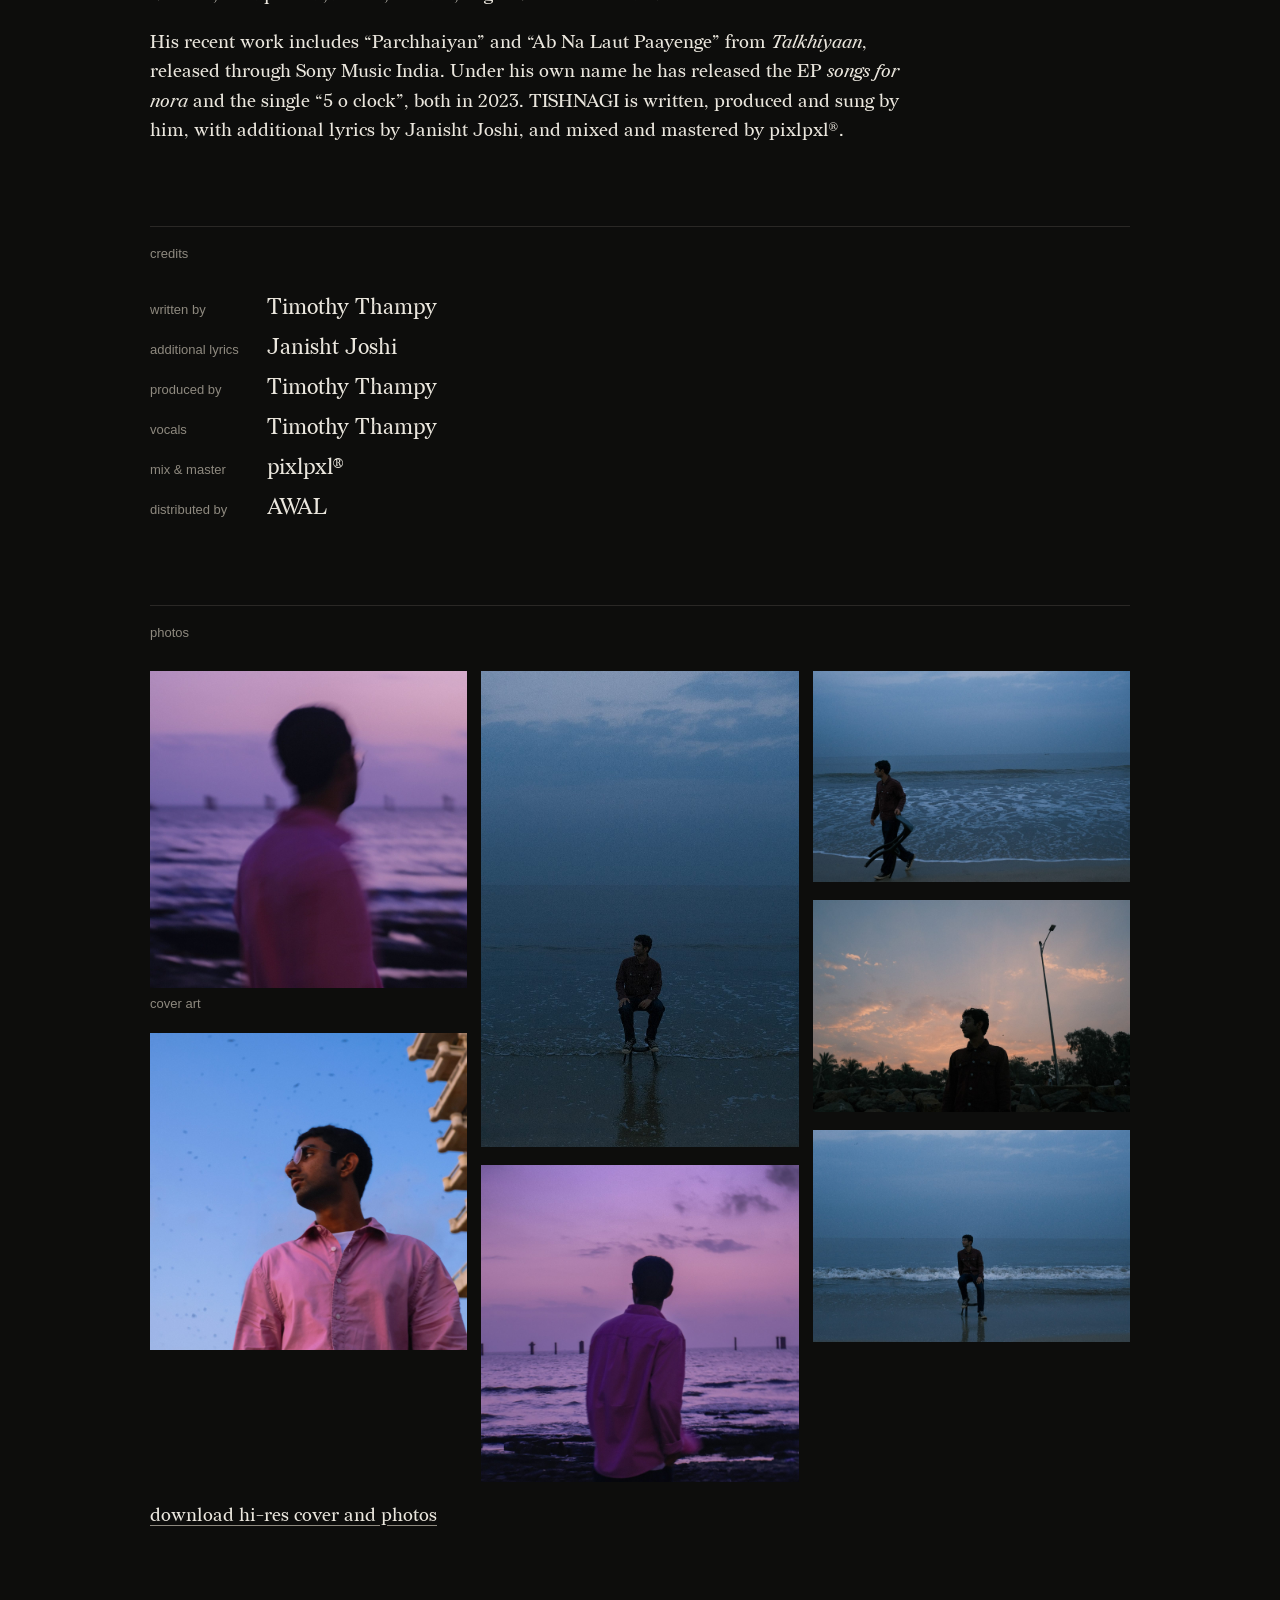
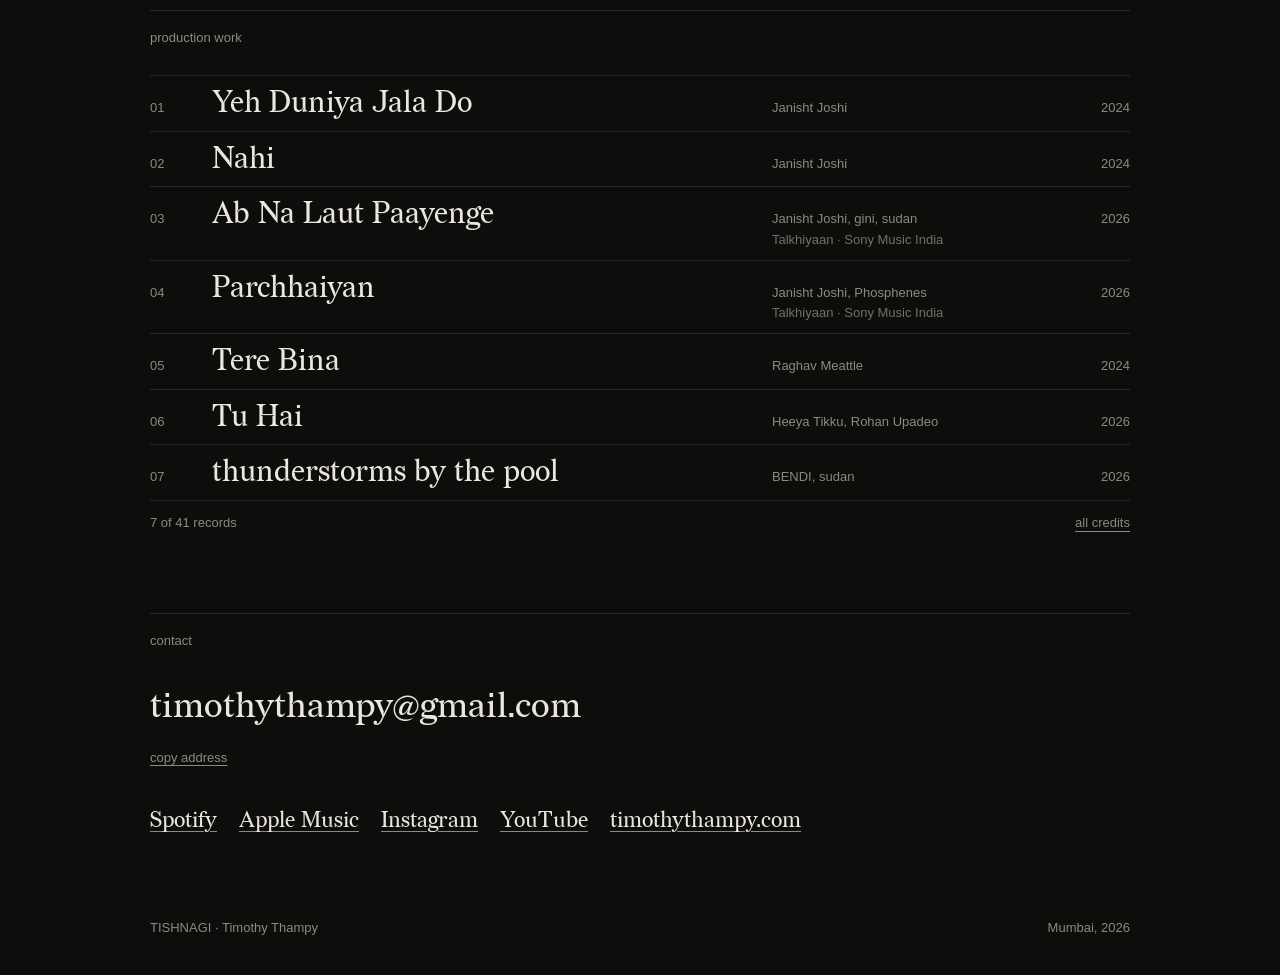
==== commit 208ae47c: "TISHNAGI is out: add it to the home page and a listen-anywhere page - Home: TISHNAGI replaces the "u" ====
--- a/tishnagi/index.html
+++ b/tishnagi/index.html
@@ -4,9 +4,9 @@
 <meta charset="utf-8">
 <meta name="viewport" content="width=device-width, initial-scale=1, viewport-fit=cover">
 <meta name="robots" content="noindex">
-<meta name="description" content="TISHNAGI, the new single from Timothy Thampy. Out 13 November 2026.">
+<meta name="description" content="TISHNAGI, the new single from Timothy Thampy. Out now.">
 <meta property="og:title" content="TISHNAGI · Timothy Thampy">
-<meta property="og:description" content="New single, out 13 November 2026. Press kit, private stream and photos.">
+<meta property="og:description" content="New single, out now. Press kit and photos.">
 <meta property="og:image" content="https://timothythampy.com/tishnagi/cover.jpg">
 <meta property="og:url" content="https://timothythampy.com/tishnagi/">
 <meta name="twitter:card" content="summary_large_image">
@@ -111,8 +111,8 @@
         <p class="spec mono">single · 3:36 · Hindi · synth-pop, alt-pop · out 13 November 2026</p>
       </div>
       <div class="listen-wrap">
-        <a class="listen" href="https://promo.awal.com/7F44oMc7iimi5424xRBr" target="_blank" rel="noopener">listen to the song</a>
-        <p class="mono">private link. please don’t share before release.</p>
+        <a class="listen" href="/listen/tishnagi/">listen to the song</a>
+        <p class="mono">out now on all platforms.</p>
       </div>
     </div>
 
